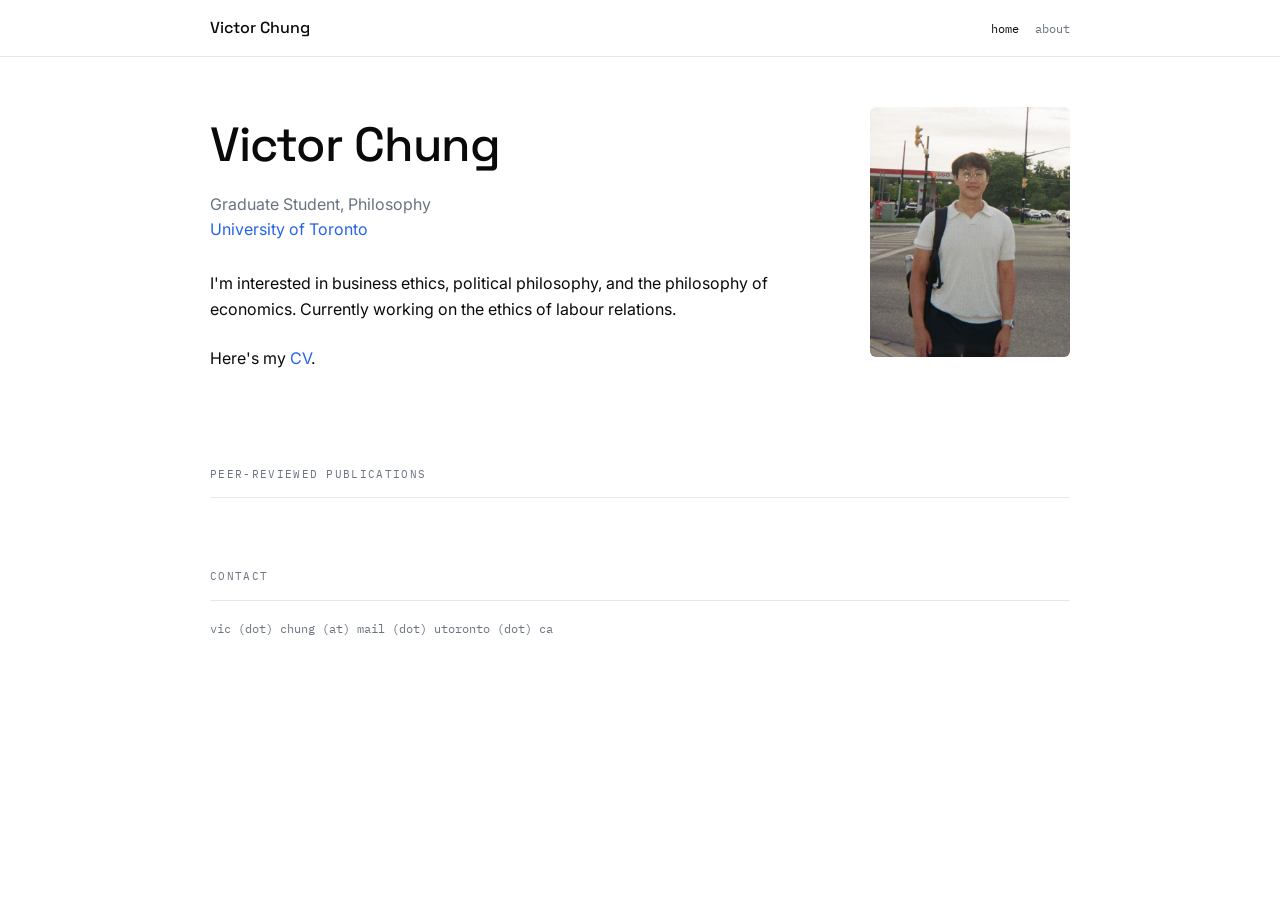
==== index.html @ f3f16887 "Add files via upload" ====
<!DOCTYPE html>
<html lang="en">
<head>
<meta charset="UTF-8">
<meta name="viewport" content="width=device-width, initial-scale=1.0">
<title>Victor Chung</title>
<link href="https://fonts.googleapis.com/css2?family=Inter:wght@300;400;500;600&family=Space+Grotesk:wght@400;500;600&family=IBM+Plex+Mono:wght@300;400&display=swap" rel="stylesheet">
<link rel="stylesheet" href="styles.css">
</head>

<body>

<script src="nav.js"></script>

<div class="container">

<div class="intro">
  <div class="intro-text">
    <h1>Victor Chung</h1>
    <div class="subtitle">
      Graduate Student, Philosophy<br>
      <a class="link" href="https://philosophy.utoronto.ca/directory/victor-chung/" target="_blank">University of Toronto</a>
    </div>
    <div class="bio">
      <p>I'm interested in business ethics, political philosophy, and the philosophy of economics. Currently working on the ethics of labour relations.</p>
      <p>Here's my <a class="link" href="cv.pdf" target="_blank">CV</a>.</p>
    </div>
  </div>

  <div class="intro-image">
    <img src="photo.JPG" alt="Victor Chung">
  </div>
</div>

  <div class="section">
    <div class="section-title">PEER-REVIEWED PUBLICATIONS</div>
    <div id="publications"></div>
  </div>

  <div class="section">
    <div class="section-title">CONTACT</div>

    <div class="item">
      <div class="item-meta">vic (dot) chung (at) mail (dot) utoronto (dot) ca</div>
    </div>

  </div>

</div>

<script src="papers.js"></script>
<script>renderPublications(document.getElementById('publications'));</script>

</body>
</html>
---- styles.css ----
:root {
  --bg:#FFFFFF;
  --text:#0A0A0A;
  --muted:#6B7280;
  --line:#E5E7EB;
  --accent:#2563EB;

  --sans:'Inter', sans-serif;
  --display:'Space Grotesk', sans-serif;
  --mono:'IBM Plex Mono', monospace;
}

* { box-sizing:border-box; margin:0; padding:0; }

body {
  background:var(--bg);
  color:var(--text);
  font-family:var(--sans);
  line-height:1.6;
}

.container {
  max-width:900px;
  margin:0 auto;
  padding:50px 20px 50px;
}

/* NAV */
nav {
  position:sticky;
  top:0;
  background:var(--bg);
  border-bottom:1px solid var(--line);
}

.nav-inner {
  max-width:900px;
  margin:0 auto;
  display:flex;
  justify-content:space-between;
  align-items:center;
  height:56px;
}

.nav-title {
  font-family:var(--display);
  font-weight:500;
  font-size:16px;
  padding-left:20px;
}

.nav-links {
  padding-right:20px;
}

.nav-links a {
  font-family:var(--mono);
  font-size:12px;
  margin-left:16px;
  color:var(--muted);
  text-decoration:none;
}

.nav-links a:hover,
.nav-links a.active {
  color:var(--text);
}

/* INTRO */
.intro {
  display:flex;
  align-items:flex-start;
  justify-content:space-between;
  gap:20px;
}

.intro-text {
  max-width:600px;
}

.intro-image img {
  width:200px;
  height:250px;
  object-fit:cover;
  border-radius:6px;
}

/* TYPOGRAPHY */
h1 {
  font-family:var(--display);
  font-size:48px;
  font-weight:500;
  letter-spacing:-0.02em;
  margin-bottom:8px;
}

.subtitle {
  font-size:16px;
  color:var(--muted);
  margin-bottom:28px;
}

.bio {
  font-size:16px;
  max-width:600px;
}

.link {
  color:var(--accent);
  text-decoration:none;
}

.link:hover { text-decoration:underline; }

p { margin-bottom:1.5em; }

li { margin-left:10px; }
ul li { margin-left:20px; }

/* SECTIONS */
.section {
  margin-top:70px;
}

.section-title {
  font-family:var(--mono);
  font-size:11px;
  letter-spacing:0.12em;
  color:var(--muted);
  border-bottom:1px solid var(--line);
  padding-bottom:14px;
}

.item {
  padding:14px 0;
  border-top:1px solid var(--line);
}

.section-title + .item {
  border-top:none;
}

.item-title {
  font-size:16px;
  font-weight:500;
}

.item-meta {
  font-family:var(--mono);
  font-size:12px;
  color:var(--muted);
  margin-top:4px;
  margin-bottom:8px;
}

/* ABSTRACT */
.abstract-toggle {
  font-family:var(--mono);
  font-size:12px;
  color:var(--accent);
  cursor:pointer;
  margin-top:6px;
}

.abstract-toggle:hover { text-decoration:underline; }

.abstract {
  font-family:var(--sans);
  color:var(--muted);
  font-size:12px;
  margin-top:10px;
  max-width:700px;
}

.hidden { display:none; }

/* RESEARCH — filter & papers */
.filter {
  margin:20px 0 30px;
  display:flex;
  flex-wrap:wrap;
  gap:8px;
}

.filter button {
  font-family:var(--mono);
  font-size:12px;
  border:1px solid var(--line);
  background:none;
  padding:5px 10px;
  cursor:pointer;
}

.filter button.active {
  background:var(--text);
  color:var(--bg);
}

.paper {
  padding:16px 0;
  border-top:1px solid var(--line);
}

.title {
  font-family:var(--sans);
  font-size:16px;
  font-weight:500;
}

.meta {
  font-family:var(--mono);
  font-size:12px;
  color:var(--muted);
}

.links a {
  font-family:var(--mono);
  font-size:12px;
  margin-right:12px;
  color:var(--accent);
  text-decoration:none;
}

.links a:hover { text-decoration:underline; }
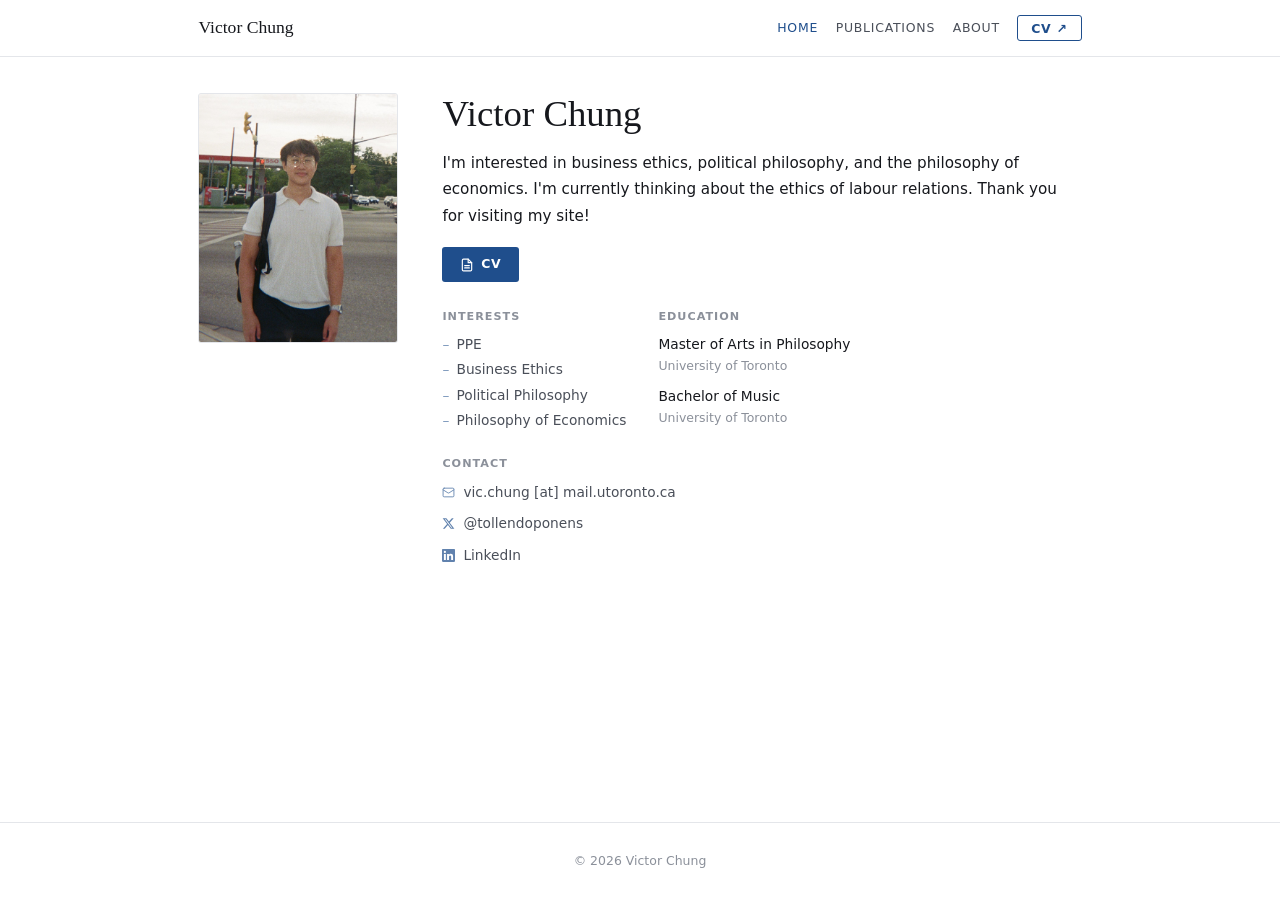
==== commit 04673c67: "Initial commit" ====
--- a/index.html
+++ b/index.html
@@ -4,7 +4,6 @@
 <meta charset="UTF-8">
 <meta name="viewport" content="width=device-width, initial-scale=1.0">
 <title>Victor Chung</title>
-<link href="https://fonts.googleapis.com/css2?family=Inter:wght@300;400;500;600&family=Space+Grotesk:wght@400;500;600&family=IBM+Plex+Mono:wght@300;400&display=swap" rel="stylesheet">
 <link rel="stylesheet" href="styles.css">
 </head>
 
@@ -12,44 +11,56 @@
 
 <script src="nav.js"></script>
 
-<div class="container">
+<main class="sheet wrap">
 
-<div class="intro">
-  <div class="intro-text">
-    <h1>Victor Chung</h1>
-    <div class="subtitle">
-      Graduate Student, Philosophy<br>
-      <a class="link" href="https://philosophy.utoronto.ca/directory/victor-chung/" target="_blank">University of Toronto</a>
+  <section class="intro split">
+    <img class="frame" src="photo.JPG" alt="Victor Chung">
+    <div class="split__body">
+      <h1 class="intro__name">Victor Chung</h1>
+      <p class="intro__lede">I'm interested in business ethics, political philosophy, and the philosophy of economics. I'm currently thinking about the ethics of labour relations. Thank you for visiting my site!</p>
+      <a class="button" href="cv.pdf" target="_blank" rel="noopener">
+        <svg width="14" height="14" viewBox="0 0 24 24" fill="none" stroke="currentColor" stroke-width="2" stroke-linecap="round" stroke-linejoin="round" aria-hidden="true"><path d="M14 2H6a2 2 0 0 0-2 2v16a2 2 0 0 0 2 2h12a2 2 0 0 0 2-2V8z"></path><polyline points="14 2 14 8 20 8"></polyline><line x1="16" y1="13" x2="8" y2="13"></line><line x1="16" y1="17" x2="8" y2="17"></line></svg>
+        CV
+      </a>
+      <div class="facts">
+        <div>
+          <h2 class="label">Interests</h2>
+          <ul class="facts__list facts__list--dashed">
+		    <li>PPE</li>
+            <li>Business Ethics</li>
+            <li>Political Philosophy</li>
+            <li>Philosophy of Economics</li>
+          </ul>
+        </div>
+        <div>
+          <h2 class="label">Education</h2>
+          <ul class="facts__list facts__list--stacked">
+            <li><span class="facts__degree">Master of Arts in Philosophy</span><span class="facts__place">University of Toronto</span></li>
+            <li><span class="facts__degree">Bachelor of Music</span><span class="facts__place">University of Toronto</span></li>
+          </ul>
+        </div>
+        <div>
+          <h2 class="label">Contact</h2>
+          <ul class="facts__list facts__list--contact">
+            <li>
+              <svg width="13" height="13" viewBox="0 0 24 24" fill="none" stroke="currentColor" stroke-width="1.6" stroke-linecap="round" stroke-linejoin="round" aria-hidden="true"><rect x="2" y="4" width="20" height="16" rx="2"></rect><path d="m22 7-8.97 5.7a1.94 1.94 0 0 1-2.06 0L2 7"></path></svg>
+              <span>vic.chung [at] mail.utoronto.ca</span>
+            </li>
+            <li>
+              <svg width="13" height="13" viewBox="0 0 24 24" fill="currentColor" aria-hidden="true"><path d="M18.244 2.25h3.308l-7.227 8.26 8.502 11.24H16.17l-5.214-6.817L4.99 21.75H1.68l7.73-8.835L1.254 2.25H8.08l4.713 6.231zm-1.161 17.52h1.833L7.084 4.126H5.117z"></path></svg>
+              <a href="https://x.com/tollendoponens" target="_blank" rel="noopener">@tollendoponens</a>
+            </li>
+            <li>
+              <svg width="13" height="13" viewBox="0 0 24 24" fill="currentColor" aria-hidden="true"><path d="M20.45 20.45h-3.56v-5.57c0-1.33-.02-3.04-1.85-3.04-1.85 0-2.14 1.45-2.14 2.94v5.67H9.35V9h3.41v1.56h.05c.48-.9 1.64-1.85 3.37-1.85 3.6 0 4.27 2.37 4.27 5.46v6.28zM5.34 7.43a2.06 2.06 0 1 1 0-4.13 2.06 2.06 0 0 1 0 4.13zM7.12 20.45H3.56V9h3.56v11.45zM22.22 0H1.77C.79 0 0 .77 0 1.73v20.54C0 23.23.79 24 1.77 24h20.45c.98 0 1.78-.77 1.78-1.73V1.73C24 .77 23.2 0 22.22 0z"></path></svg>
+              <a href="https://www.linkedin.com/in/victor-c-5ab59122b/" target="_blank" rel="noopener">LinkedIn</a>
+            </li>
+          </ul>
+        </div>
+      </div>
     </div>
-    <div class="bio">
-      <p>I'm interested in business ethics, political philosophy, and the philosophy of economics. Currently working on the ethics of labour relations.</p>
-      <p>Here's my <a class="link" href="cv.pdf" target="_blank">CV</a>.</p>
-    </div>
-  </div>
+  </section>
 
-  <div class="intro-image">
-    <img src="photo.JPG" alt="Victor Chung">
-  </div>
-</div>
-
-  <div class="section">
-    <div class="section-title">PEER-REVIEWED PUBLICATIONS</div>
-    <div id="publications"></div>
-  </div>
-
-  <div class="section">
-    <div class="section-title">CONTACT</div>
-
-    <div class="item">
-      <div class="item-meta">vic (dot) chung (at) mail (dot) utoronto (dot) ca</div>
-    </div>
-
-  </div>
-
-</div>
-
-<script src="papers.js"></script>
-<script>renderPublications(document.getElementById('publications'));</script>
+</main>
 
 </body>
 </html>
--- a/styles.css
+++ b/styles.css
@@ -1,224 +1,489 @@
+/* ==========================================================
+   Victor Chung: site stylesheet
+   ========================================================== */
+
 :root {
-  --bg:#FFFFFF;
-  --text:#0A0A0A;
-  --muted:#6B7280;
-  --line:#E5E7EB;
-  --accent:#2563EB;
-
-  --sans:'Inter', sans-serif;
-  --display:'Space Grotesk', sans-serif;
-  --mono:'IBM Plex Mono', monospace;
-}
-
-* { box-sizing:border-box; margin:0; padding:0; }
+  /* colour */
+  --paper:      #fff;
+  --text:       #16181d;
+  --text-2:     #4a4f59;
+  --text-3:     #8b909a;
+  --rule:       #e4e6ea;
+  --rule-2:     #c3c7ce;
+  --blue:       #1f4e8c;
+  --blue-deep:  #163a69;
+
+  /* type */
+  --font-head: Charter, 'Bitstream Charter', 'Sitka Text', Cambria, Georgia, serif;
+  --font-body: system-ui, -apple-system, 'Segoe UI', Roboto, 'Helvetica Neue', Arial, sans-serif;
+  --font-mono: ui-monospace, 'Cascadia Mono', 'SF Mono', Menlo, Consolas, monospace;
+
+  /* size scale: every font size on the site comes from this list */
+  --size-xs:   0.7rem;   /* all-caps labels, buttons on papers   */
+  --size-sm:   0.78rem;  /* menu, school names, footer           */
+  --size-md:   0.86rem;  /* interests, abstracts, contact items  */
+  --size-base: 0.95rem;  /* body text                            */
+  --size-lg:   1.1rem;   /* name in top bar, paper titles        */
+  --size-2xl:  1.9rem;   /* page headings                        */
+  --size-3xl:  2.3rem;   /* name on home page                    */
+
+  /* layout */
+  --measure:  68rem;
+  --gutter:   clamp(1.25rem, 8vw, 7rem);
+  --bar:      3.5rem;
+}
+
+*,
+*::before,
+*::after { box-sizing: border-box; }
+
+html { -webkit-text-size-adjust: 100%; }
 
 body {
-  background:var(--bg);
-  color:var(--text);
-  font-family:var(--sans);
-  line-height:1.6;
-}
-
-.container {
-  max-width:900px;
-  margin:0 auto;
-  padding:50px 20px 50px;
-}
-
-/* NAV */
-nav {
-  position:sticky;
-  top:0;
-  background:var(--bg);
-  border-bottom:1px solid var(--line);
-}
-
-.nav-inner {
-  max-width:900px;
-  margin:0 auto;
-  display:flex;
-  justify-content:space-between;
-  align-items:center;
-  height:56px;
-}
-
-.nav-title {
-  font-family:var(--display);
-  font-weight:500;
-  font-size:16px;
-  padding-left:20px;
-}
-
-.nav-links {
-  padding-right:20px;
-}
-
-.nav-links a {
-  font-family:var(--mono);
-  font-size:12px;
-  margin-left:16px;
-  color:var(--muted);
-  text-decoration:none;
-}
-
-.nav-links a:hover,
-.nav-links a.active {
-  color:var(--text);
-}
-
-/* INTRO */
-.intro {
-  display:flex;
-  align-items:flex-start;
-  justify-content:space-between;
-  gap:20px;
-}
-
-.intro-text {
-  max-width:600px;
-}
-
-.intro-image img {
-  width:200px;
-  height:250px;
-  object-fit:cover;
-  border-radius:6px;
-}
-
-/* TYPOGRAPHY */
-h1 {
-  font-family:var(--display);
-  font-size:48px;
-  font-weight:500;
-  letter-spacing:-0.02em;
-  margin-bottom:8px;
-}
-
-.subtitle {
-  font-size:16px;
-  color:var(--muted);
-  margin-bottom:28px;
-}
-
-.bio {
-  font-size:16px;
-  max-width:600px;
-}
-
-.link {
-  color:var(--accent);
-  text-decoration:none;
-}
-
-.link:hover { text-decoration:underline; }
-
-p { margin-bottom:1.5em; }
-
-li { margin-left:10px; }
-ul li { margin-left:20px; }
-
-/* SECTIONS */
-.section {
-  margin-top:70px;
-}
-
-.section-title {
-  font-family:var(--mono);
-  font-size:11px;
-  letter-spacing:0.12em;
-  color:var(--muted);
-  border-bottom:1px solid var(--line);
-  padding-bottom:14px;
-}
-
-.item {
-  padding:14px 0;
-  border-top:1px solid var(--line);
-}
-
-.section-title + .item {
-  border-top:none;
-}
-
-.item-title {
-  font-size:16px;
-  font-weight:500;
-}
-
-.item-meta {
-  font-family:var(--mono);
-  font-size:12px;
-  color:var(--muted);
-  margin-top:4px;
-  margin-bottom:8px;
-}
-
-/* ABSTRACT */
-.abstract-toggle {
-  font-family:var(--mono);
-  font-size:12px;
-  color:var(--accent);
-  cursor:pointer;
-  margin-top:6px;
-}
-
-.abstract-toggle:hover { text-decoration:underline; }
-
-.abstract {
-  font-family:var(--sans);
-  color:var(--muted);
-  font-size:12px;
-  margin-top:10px;
-  max-width:700px;
-}
-
-.hidden { display:none; }
-
-/* RESEARCH — filter & papers */
-.filter {
-  margin:20px 0 30px;
-  display:flex;
-  flex-wrap:wrap;
-  gap:8px;
-}
-
-.filter button {
-  font-family:var(--mono);
-  font-size:12px;
-  border:1px solid var(--line);
-  background:none;
-  padding:5px 10px;
-  cursor:pointer;
-}
-
-.filter button.active {
-  background:var(--text);
-  color:var(--bg);
-}
-
-.paper {
-  padding:16px 0;
-  border-top:1px solid var(--line);
-}
-
-.title {
-  font-family:var(--sans);
-  font-size:16px;
-  font-weight:500;
-}
-
-.meta {
-  font-family:var(--mono);
-  font-size:12px;
-  color:var(--muted);
-}
-
-.links a {
-  font-family:var(--mono);
-  font-size:12px;
-  margin-right:12px;
-  color:var(--accent);
-  text-decoration:none;
-}
-
-.links a:hover { text-decoration:underline; }
+  margin: 0;
+  min-height: 100vh;
+  display: grid;
+  grid-template-rows: auto 1fr auto;
+  background: var(--paper);
+  color: var(--text);
+  font: 400 var(--size-base)/1.65 var(--font-body);
+}
+
+h1, h2, h3, p, ul, ol { margin: 0; }
+ul, ol { padding: 0; list-style: none; }
+img { max-width: 100%; }
+a { color: inherit; }
+
+.wrap {
+  width: 100%;
+  max-width: var(--measure);
+  margin-inline: auto;
+  padding-inline: var(--gutter);
+}
+
+/* small all-caps label, used in several places */
+.label {
+  font-size: var(--size-xs);
+  font-weight: 600;
+  letter-spacing: 0.09em;
+  text-transform: uppercase;
+  color: var(--text-3);
+}
+
+.label--blue { color: var(--blue); }
+
+/* ---------- masthead ---------- */
+
+.masthead {
+  position: sticky;
+  top: 0;
+  z-index: 10;
+  background: var(--paper);
+  border-bottom: 1px solid var(--rule);
+}
+
+.masthead .wrap {
+  height: var(--bar);
+  display: flex;
+  align-items: center;
+  justify-content: space-between;
+  gap: 1rem;
+}
+
+.masthead__name {
+  font-family: var(--font-head);
+  font-size: var(--size-lg);
+  text-decoration: none;
+  white-space: nowrap;
+}
+
+.masthead__menu {
+  display: flex;
+  align-items: center;
+  gap: 1.1rem;
+}
+
+.masthead__menu a {
+  font-size: var(--size-sm);
+  letter-spacing: 0.06em;
+  text-transform: uppercase;
+  text-decoration: none;
+  color: var(--text-2);
+}
+
+.masthead__menu a:hover,
+.masthead__menu a[aria-current="page"] { color: var(--blue); }
+
+.masthead__menu .masthead__cv {
+  padding: 0.3rem 0.8rem;
+  border: 1px solid currentColor;
+  border-radius: 3px;
+  color: var(--blue);
+  font-weight: 600;
+}
+
+.masthead__menu .masthead__cv:hover {
+  background: var(--blue);
+  border-color: var(--blue);
+  color: #fff;
+}
+
+/* popup shown instead of opening the CV (nav.js) */
+.cv-note {
+  position: fixed;
+  z-index: 20;
+  padding: 0.35rem 0.65rem;
+  border-radius: 3px;
+  background: var(--text);
+  color: #fff;
+  font-family: var(--font-head);
+  font-size: var(--size-sm);
+  font-style: italic;
+  font-weight: 400;
+  white-space: nowrap;
+  pointer-events: none;
+  opacity: 0;
+  transform: translateY(-4px);
+  transition: opacity 0.15s, transform 0.15s;
+}
+
+.cv-note--open { opacity: 1; transform: none; }
+
+/* ---------- page body ---------- */
+
+.sheet { padding-block: 2.25rem 4rem; }
+
+.sheet__title {
+  font-family: var(--font-head);
+  font-size: var(--size-2xl);
+  font-weight: 400;
+  line-height: 1.2;
+  margin-bottom: 1.75rem;
+}
+
+.prose { max-width: 40rem; }
+.prose p { margin-bottom: 1.1em; line-height: 1.8; }
+.prose a { color: var(--blue); text-decoration-thickness: 1px; text-underline-offset: 0.18em; }
+.prose a:hover { color: var(--blue-deep); }
+.prose img { display: block; margin-block: 0.25rem; }
+
+/* ---------- photo + text layout (home and about) ----------
+   One photo frame beside a text column, with the same gap on every
+   page. Home puts the photo on the left, About on the right. */
+
+.split {
+  display: flex;
+  gap: 2.75rem;
+  align-items: flex-start;
+}
+
+.split__body { flex: 1; max-width: 40rem; }
+
+.frame {
+  flex: 0 0 12.5rem;
+  width: 12.5rem;
+  aspect-ratio: 4 / 5;
+  object-fit: cover;
+  object-position: 50% 20%;
+  border: 1px solid var(--rule);
+  border-radius: 3px;
+  background: #f3f4f6; /* shows while empty or loading */
+}
+
+/* a framed photo with a caption underneath (About page) */
+.photo { flex: 0 0 12.5rem; width: 12.5rem; margin: 0; }
+.photo .frame { display: block; width: 100%; }
+
+.photo__caption {
+  margin-top: 0.6rem;
+  font-size: var(--size-sm);
+  font-style: italic;
+  line-height: 1.55;
+  color: var(--text-3);
+}
+
+/* ---------- home: intro ---------- */
+
+.intro__name {
+  font-family: var(--font-head);
+  font-size: var(--size-3xl);
+  font-weight: 400;
+  line-height: 1.15;
+  margin-bottom: 0.9rem;
+}
+
+.intro__lede { line-height: 1.75; margin-bottom: 1.1rem; }
+
+.button {
+  display: inline-flex;
+  align-items: center;
+  gap: 0.45rem;
+  padding: 0.45rem 1.1rem;
+  border-radius: 3px;
+  background: var(--blue);
+  color: #fff;
+  font-size: var(--size-sm);
+  font-weight: 600;
+  letter-spacing: 0.06em;
+  text-transform: uppercase;
+  text-decoration: none;
+}
+
+.button:hover { background: var(--blue-deep); }
+
+.facts {
+  display: flex;
+  flex-wrap: wrap;
+  gap: 1.5rem 2rem;
+  margin-top: 1.6rem;
+}
+
+.facts .label { display: block; margin-bottom: 0.45rem; }
+
+.facts__list { font-size: var(--size-md); color: var(--text-2); }
+.facts__list li + li { margin-top: 0.15rem; }
+
+.facts__list--dashed li::before {
+  content: '–';
+  margin-right: 0.45rem;
+  color: var(--blue);
+  opacity: 0.55;
+}
+
+.facts__list--stacked li + li { margin-top: 0.55rem; }
+.facts__degree { display: block; color: var(--text); }
+.facts__place  { display: block; font-size: var(--size-sm); color: var(--text-3); }
+
+.facts__list--contact li {
+  display: flex;
+  align-items: baseline;
+  gap: 0.5rem;
+}
+
+.facts__list--contact li + li { margin-top: 0.55rem; }
+.facts__list--contact svg { flex: none; position: relative; top: 0.12em; color: var(--blue); opacity: 0.7; }
+.facts__list--contact a { text-decoration: none; }
+.facts__list--contact a:hover { color: var(--blue); text-decoration: underline; }
+
+/* ---------- publications ---------- */
+
+.works { border-top: 1px solid var(--rule); }
+
+/* Each paper is a row: year | title + venue | links.
+   The abstract opens underneath, below the title and venue. */
+.work {
+  display: grid;
+  grid-template-columns: 3.25rem minmax(0, 1fr) auto;
+  column-gap: 1.25rem;
+  align-items: start;
+  padding-block: 1rem;
+  border-bottom: 1px solid var(--rule);
+}
+
+.work__main { min-width: 0; }
+
+.work__title {
+  font-family: var(--font-head);
+  font-size: var(--size-lg);
+  font-weight: 400;
+  line-height: 1.35;
+}
+
+.work__title a { text-decoration: none; }
+.work__title a:hover { color: var(--blue); }
+
+/* citation line under the title: journal in italics, then volume(issue): pages */
+.work__venue {
+  margin-top: 0.2rem;
+  font-size: var(--size-md);
+  line-height: 1.5;
+  color: var(--text-2);
+}
+
+.work__actions {
+  display: flex;
+  gap: 1.1rem;
+  margin-top: 0.15rem; /* sit level with the title */
+  white-space: nowrap;
+}
+
+/* PDF link and Abstract toggle: plain blue text, not boxes */
+.work__action {
+  appearance: none;
+  display: inline-flex;
+  align-items: center;
+  gap: 0.3rem;
+  padding: 0;
+  border: 0;
+  background: none;
+  color: var(--blue);
+  font: 400 var(--size-sm)/1.5 var(--font-body);
+  text-decoration: none;
+  cursor: pointer;
+}
+
+/* underline only the word, not the icon or the +/− */
+.work__action:hover span { text-decoration: underline; text-underline-offset: 0.18em; }
+
+/* + when closed, − when open */
+.work__toggle::before { content: '+'; display: inline-block; width: 0.6em; font-weight: 600; }
+.work__toggle[aria-expanded="true"]::before { content: '−'; }
+
+.work__abstract {
+  grid-column: 2 / -1;
+  max-width: 42rem;
+  margin-top: 0.7rem;
+  padding-left: 0.9rem;
+  border-left: 2px solid color-mix(in srgb, var(--blue) 25%, transparent);
+  font-size: var(--size-md);
+  line-height: 1.75;
+  color: var(--text-2);
+}
+
+.work__year {
+  font-family: var(--font-head);
+  font-size: var(--size-lg);
+  line-height: 1.35;
+  color: var(--text-3);
+  white-space: nowrap;
+}
+
+/* ---------- about: derivation box ----------
+   Show-line derivation in the style of logic-course software:
+   numbered lines, a "Show" goal, subsidiary lines indented under a
+   bracket. Visitors click the box to reveal it a line at a time; at
+   the end "Show" is cancelled and the bracket closes into a box.
+   proof.js adds --live (clickable) and --done (last step). */
+
+.proof {
+  --num:    2rem;     /* line-number column */
+  --gap:    0.6rem;
+  --indent: 1.1rem;   /* how far subsidiary lines sit in from the Show line */
+  max-width: 25rem;
+  margin: 0.5rem 0 1.4rem;
+  border: 1px solid var(--rule-2);
+  border-radius: 3px;
+  background: var(--paper);
+  font-family: var(--font-mono);
+  font-size: var(--size-md);
+}
+
+/* the whole box is the click target */
+.proof--live { cursor: pointer; user-select: none; transition: border-color 0.2s; }
+.proof--live:hover { border-color: var(--text-3); }
+.proof--live:focus-visible { outline: 2px solid var(--blue); outline-offset: 2px; }
+
+.proof__body {
+  min-height: 9.4rem; /* room for all four lines, so the box doesn't grow as you click */
+  padding: 0.6rem 0.8rem 0.6rem;
+}
+
+.proof__line {
+  display: grid;
+  grid-template-columns: var(--num) minmax(0, 1fr) 6.5rem;
+  gap: var(--gap);
+  align-items: center;
+  min-height: 1.95rem;
+}
+
+.proof__line[hidden] { display: none; }
+
+.proof__num  { color: var(--text-3); text-align: right; }
+.proof__fml  { color: var(--text); white-space: nowrap; }
+.proof__just { color: var(--text-2); }
+
+/* each newly revealed line eases in */
+.proof__line--new { animation: proof-line-in 0.28s ease-out; }
+
+@keyframes proof-line-in {
+  from { opacity: 0; transform: translateY(-0.2rem); }
+}
+
+/* the Show line */
+.proof__kw { margin-right: 0.6em; color: var(--text-2); }
+.proof__close { color: var(--blue); font-weight: 600; opacity: 0; visibility: hidden; transition: opacity 0.3s, visibility 0.3s; }
+
+.proof--done .proof__kw {
+  text-decoration: line-through;
+  text-decoration-thickness: 1.5px;
+  text-decoration-color: var(--text);
+}
+.proof--done .proof__line--show .proof__fml { color: var(--blue); font-weight: 600; }
+.proof--done .proof__close { opacity: 1; visibility: visible; }
+
+/* subsidiary lines: indented, with a bracket down their left side that
+   closes into a box when the derivation is done */
+.proof__sub { position: relative; padding-block: 0.1rem; }
+.proof__sub .proof__fml { margin-left: var(--indent); }
+
+.proof__sub::before {
+  content: '';
+  position: absolute;
+  top: 0;
+  bottom: 0;
+  left: calc(var(--num) + var(--gap) + var(--indent) * 0.45);
+  right: -0.35rem;
+  border-left: 1px solid var(--text-3);
+  border-radius: 1px;
+  pointer-events: none;
+  transition: border-color 0.3s;
+}
+
+.proof__sub:not(:has(.proof__line:not([hidden])))::before { display: none; } /* no bracket before line 2 */
+.proof--done .proof__sub::before { border: 1px solid var(--text-2); }
+
+.visually-hidden {
+  position: absolute;
+  width: 1px;
+  height: 1px;
+  overflow: hidden;
+  clip-path: inset(50%);
+  white-space: nowrap;
+}
+
+@media (prefers-reduced-motion: reduce) {
+  .proof__line--new { animation: none; }
+  .proof__close, .proof__sub::before { transition: none; }
+}
+
+/* ---------- colophon ---------- */
+
+.colophon {
+  padding: 1.75rem 1.25rem;
+  border-top: 1px solid var(--rule);
+  text-align: center;
+  font-size: var(--size-sm);
+  color: var(--text-3);
+}
+
+/* ---------- page entrance ----------
+   Each page's content eases in when it loads; the top bar and
+   footer stay still. */
+
+.sheet { animation: sheet-in 0.25s ease-out; }
+
+@keyframes sheet-in {
+  from { opacity: 0; transform: translateY(0.4rem); }
+}
+
+@media (prefers-reduced-motion: reduce) {
+  .sheet { animation: none; }
+}
+
+/* ---------- small screens ---------- */
+
+@media (max-width: 44rem) {
+  .masthead__menu { gap: 0.9rem; }
+  .masthead__menu a { font-size: var(--size-xs); }
+  .split { flex-direction: column; gap: 1.5rem; }
+  .frame, .photo { width: 10rem; flex-basis: auto; }
+  .photo .frame { width: 100%; }
+  /* papers: links drop below the title */
+  .work { grid-template-columns: 3.25rem minmax(0, 1fr); }
+  .work__actions { grid-column: 2; margin-top: 0.4rem; }
+}
+
+@media (max-width: 30rem) {
+  .masthead__name { display: none; }
+  .masthead .wrap { justify-content: center; }
+}
